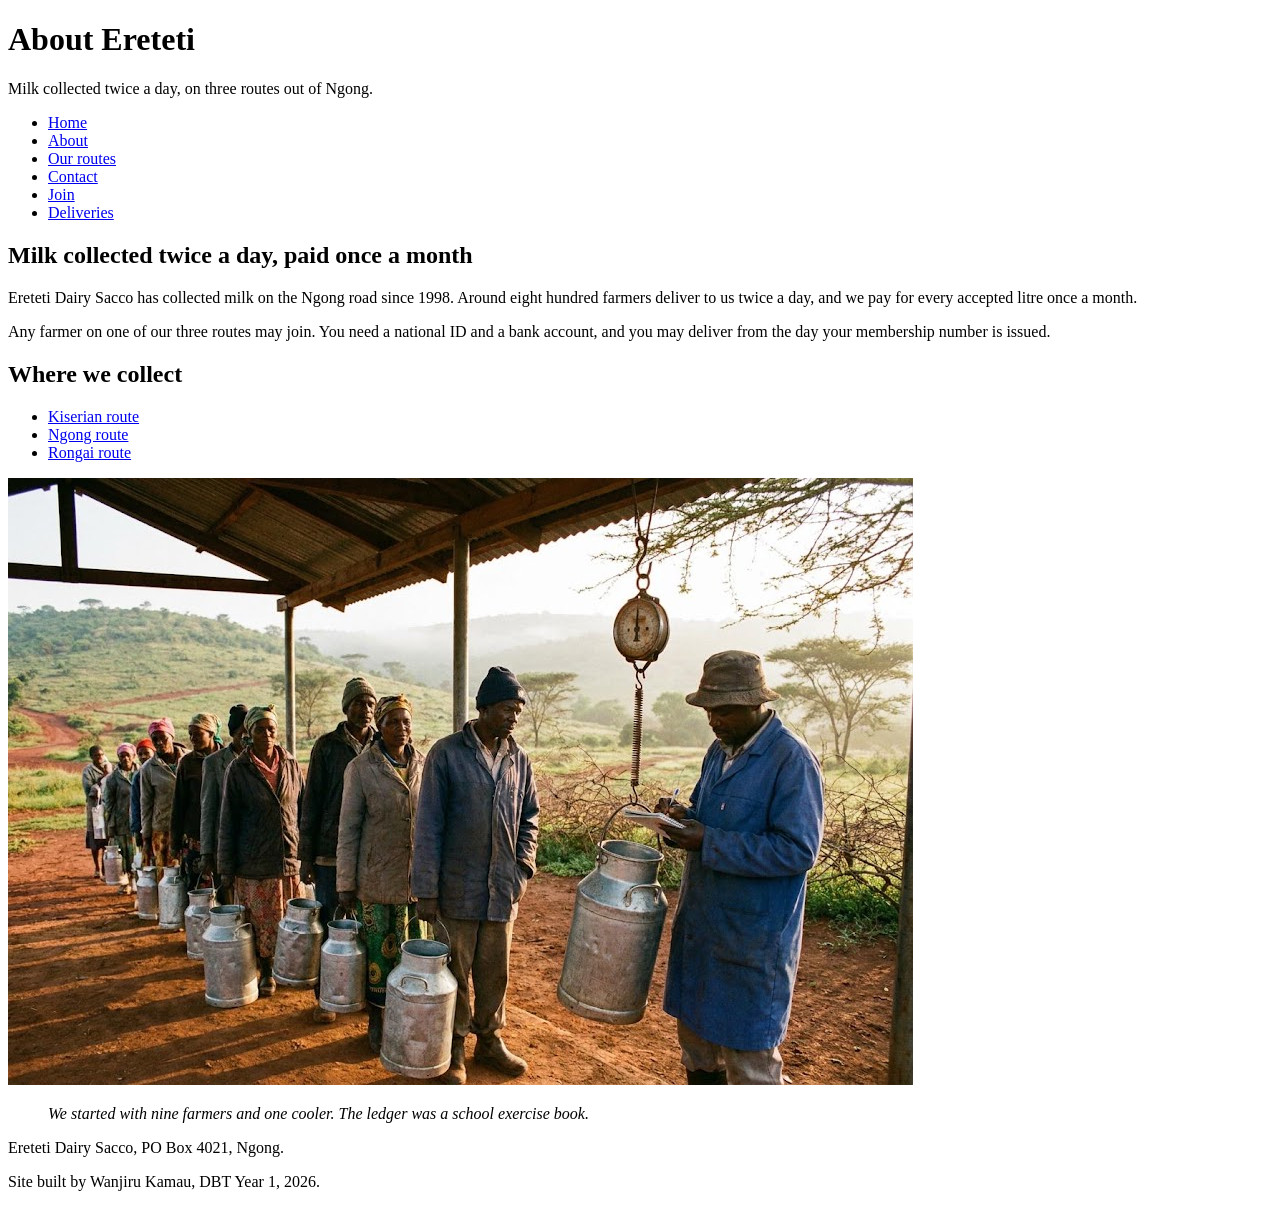
==== about.html @ 32d0c62d "Week 3 — the register form and the deliveries table" ====
<!DOCTYPE html>
<html lang="en">
<head>
<meta charset="utf-8">
<title>About us - Ereteti Dairy Sacco</title>
</head>
<body>
<header>
<h1> About Ereteti </h1>
<p>Milk collected twice a day, on three routes out of Ngong.</p>
</header>
<nav>
<ul>
<li><a href="index.html">Home</a></li>
<li><a href="about.html">About</a></li>
<li><a href="routes.html">Our routes</a></li>
<li><a href="contact.html">Contact</a></li>
<li><a href="register.html">Join</a></li>
<li><a href="deliveries.html">Deliveries</a></li>
</ul>
</nav>
<main>

<section>
<h2><strong> Milk collected twice a day, paid once a month </strong></h2>
<p> Ereteti Dairy Sacco has collected milk on the Ngong road since 1998.
    Around eight hundred farmers deliver to us twice a day, and we pay
    for every accepted litre once a month.</p>
<p> Any farmer on one of our three routes may join. You need a national
    ID and a bank account, and you may deliver from the day your membership
    number is issued. </p>
</section>

<section>
<h2><strong>Where we collect</strong></h2>
<ul>
<li><a href="routes.html">Kiserian route</a></li>
<li><a href="routes.html">Ngong route</a></li>
<li><a href="routes.html">Rongai route</a></li>
</ul>
</section>

<img src="img/collection-centre.jpg"
alt="Farmers queuing with churns at the Kiserian centre">

<blockquote>
    <em> We started with nine farmers and one cooler. The ledger was a school exercise book.
    </em>
</blockquote>

</main>
<footer>
<p>Ereteti Dairy Sacco, PO Box 4021, Ngong.</p>
<p>Site built by Wanjiru Kamau, DBT Year 1, 2026.</p>
</footer>
</body>
</html>
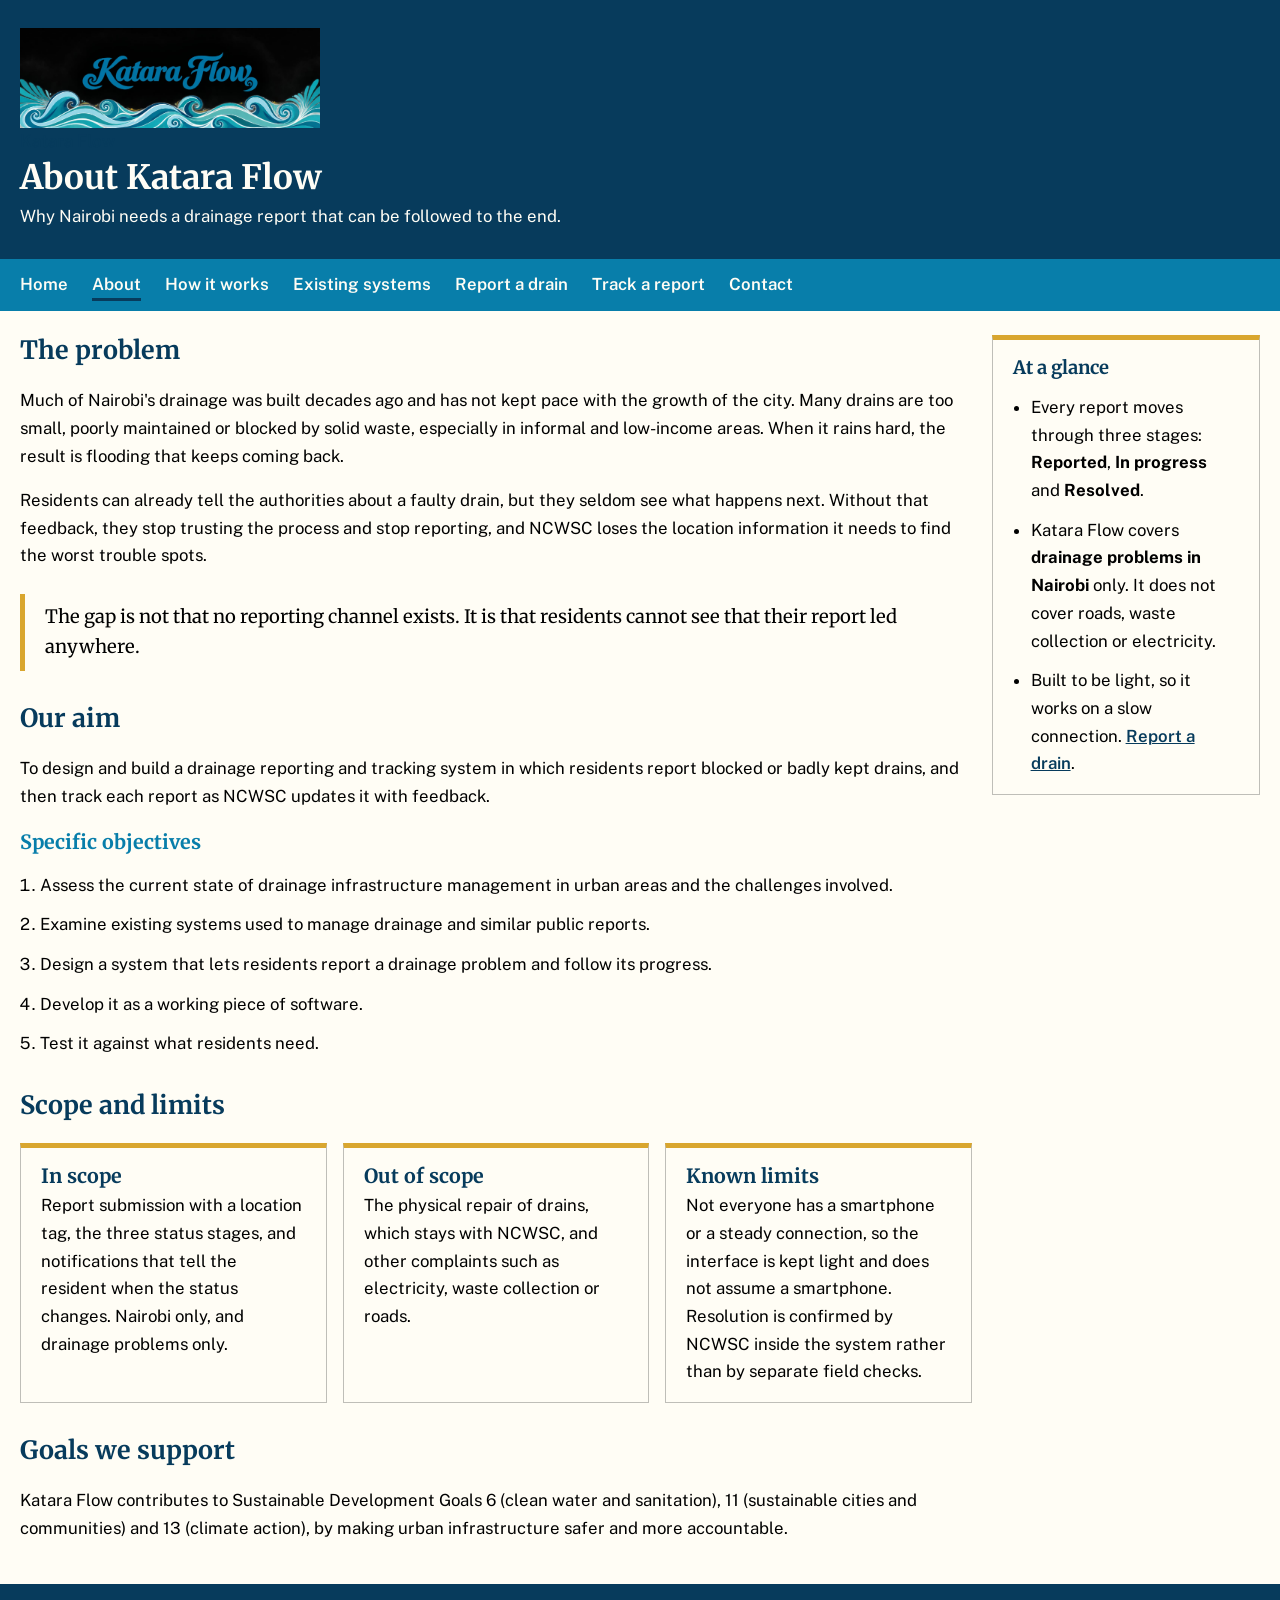
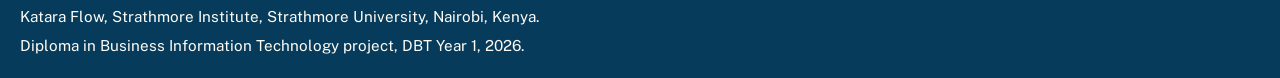
==== commit a154c102: "intial commit" ====
--- a/about.html
+++ b/about.html
@@ -1,57 +1,130 @@
 <!DOCTYPE html>
 <html lang="en">
 <head>
-<meta charset="utf-8">
-<title>About us - Ereteti Dairy Sacco</title>
+  <meta charset="utf-8">
+  <meta name="viewport" content="width=device-width, initial-scale=1">
+  <title>About - Katara Flow</title>
+  <link rel="preconnect" href="https://fonts.googleapis.com">
+  <link rel="preconnect" href="https://fonts.gstatic.com" crossorigin>
+  <link href="https://fonts.googleapis.com/css2?family=Merriweather:ital,wght@0,400;0,700;1,400&family=Public+Sans:ital,wght@0,400;0,600;0,700;1,400&display=swap" rel="stylesheet">
+  <link rel="stylesheet" href="css/style.css">
 </head>
 <body>
-<header>
-<h1> About Ereteti </h1>
-<p>Milk collected twice a day, on three routes out of Ngong.</p>
-</header>
-<nav>
-<ul>
-<li><a href="index.html">Home</a></li>
-<li><a href="about.html">About</a></li>
-<li><a href="routes.html">Our routes</a></li>
-<li><a href="contact.html">Contact</a></li>
-<li><a href="register.html">Join</a></li>
-<li><a href="deliveries.html">Deliveries</a></li>
-</ul>
-</nav>
-<main>
 
-<section>
-<h2><strong> Milk collected twice a day, paid once a month </strong></h2>
-<p> Ereteti Dairy Sacco has collected milk on the Ngong road since 1998.
-    Around eight hundred farmers deliver to us twice a day, and we pay
-    for every accepted litre once a month.</p>
-<p> Any farmer on one of our three routes may join. You need a national
-    ID and a bank account, and you may deliver from the day your membership
-    number is issued. </p>
-</section>
+  
+    <header class="navbar">
+  <a href="index.html" class="brand">
+    <img
+      src="img\katara flow logo.jpeg"
+      alt="Katara Flow"
+      class="logo"
+    />
+    <span class="brand-name">Katara Flow</span>
+  </a>   
 
-<section>
-<h2><strong>Where we collect</strong></h2>
-<ul>
-<li><a href="routes.html">Kiserian route</a></li>
-<li><a href="routes.html">Ngong route</a></li>
-<li><a href="routes.html">Rongai route</a></li>
-</ul>
-</section>
+     <h1>About Katara Flow</h1>
+    <p>Why Nairobi needs a drainage report that can be followed to the end.</p>
+  </header>
 
-<img src="img/collection-centre.jpg"
-alt="Farmers queuing with churns at the Kiserian centre">
+  <nav>
+    <ul>
+      <li><a href="index.html">Home</a></li>
+      <li><a href="about.html" aria-current="page">About</a></li>
+      <li><a href="how-it-works.html">How it works</a></li>
+      <li><a href="systems.html">Existing systems</a></li>
+      <li><a href="report.html">Report a drain</a></li>
+      <li><a href="track.html">Track a report</a></li>
+      <li><a href="contact.html">Contact</a></li>
+    </ul>
+  </nav>
 
-<blockquote>
-    <em> We started with nine farmers and one cooler. The ledger was a school exercise book.
-    </em>
-</blockquote>
+  <main>
+    <section>
+      <h2>The problem</h2>
+      <p>Much of Nairobi's drainage was built decades ago and has not kept
+         pace with the growth of the city. Many drains are too small, poorly
+         maintained or blocked by solid waste, especially in informal and
+         low-income areas. When it rains hard, the result is flooding that
+         keeps coming back.</p>
+      <p>Residents can already tell the authorities about a faulty drain,
+         but they seldom see what happens next. Without that feedback, they
+         stop trusting the process and stop reporting, and NCWSC loses the
+         location information it needs to find the worst trouble spots.</p>
+      <blockquote>
+        <p>The gap is not that no reporting channel exists. It is that
+           residents cannot see that their report led anywhere.</p>
+      </blockquote>
+    </section>
 
-</main>
-<footer>
-<p>Ereteti Dairy Sacco, PO Box 4021, Ngong.</p>
-<p>Site built by Wanjiru Kamau, DBT Year 1, 2026.</p>
-</footer>
+    <section>
+      <h2>Our aim</h2>
+      <p>To design and build a drainage reporting and tracking system in
+         which residents report blocked or badly kept drains, and then track
+         each report as NCWSC updates it with feedback.</p>
+      <h3>Specific objectives</h3>
+      <ol class="steps">
+        <li>Assess the current state of drainage infrastructure management
+            in urban areas and the challenges involved.</li>
+        <li>Examine existing systems used to manage drainage and similar
+            public reports.</li>
+        <li>Design a system that lets residents report a drainage problem
+            and follow its progress.</li>
+        <li>Develop it as a working piece of software.</li>
+        <li>Test it against what residents need.</li>
+      </ol>
+    </section>
+
+    <section>
+      <h2>Scope and limits</h2>
+      <ul class="cards">
+        <li>
+          <h3>In scope</h3>
+          <p>Report submission with a location tag, the three status stages,
+             and notifications that tell the resident when the status
+             changes. Nairobi only, and drainage problems only.</p>
+        </li>
+        <li>
+          <h3>Out of scope</h3>
+          <p>The physical repair of drains, which stays with NCWSC, and
+             other complaints such as electricity, waste collection or
+             roads.</p>
+        </li>
+        <li>
+          <h3>Known limits</h3>
+          <p>Not everyone has a smartphone or a steady connection, so the
+             interface is kept light and does not assume a smartphone.
+             Resolution is confirmed by NCWSC inside the system rather than
+             by separate field checks.</p>
+        </li>
+      </ul>
+    </section>
+
+    <section>
+      <h2>Goals we support</h2>
+      <p>Katara Flow contributes to Sustainable Development Goals 6 (clean
+         water and sanitation), 11 (sustainable cities and communities) and
+         13 (climate action), by making urban infrastructure safer and more
+         accountable.</p>
+    </section>
+  </main>
+
+  <aside>
+    <h2>At a glance</h2>
+    <ul>
+      <li>Every report moves through three stages:
+          <strong>Reported</strong>, <strong>In progress</strong>
+          and <strong>Resolved</strong>.</li>
+      <li>Katara Flow covers <strong>drainage problems in Nairobi</strong>
+          only. It does not cover roads, waste collection or electricity.</li>
+      <li>Built to be light, so it works on a slow connection.
+          <a href="report.html">Report a drain</a>.</li>
+    </ul>
+  </aside>
+
+  <footer>
+    <p>Katara Flow, Strathmore Institute, Strathmore University, Nairobi, Kenya.</p>
+    <p>Diploma in Business Information Technology project, DBT Year 1, 2026.</p>
+  </footer>
+
 </body>
 </html>
--- a/css/style.css
+++ b/css/style.css
@@ -0,0 +1,448 @@
+/* House style — main #0B5C7A  ground #F2F7F9  ink #14232B  accent #E8833A
+   headings: Merriweather, serif   body: Public Sans, sans-serif */
+
+/* 1 · house style  (owner: Member 1) */
+:root {
+  --main: #073B5C;
+  --ground: #FFFDF5;
+  --ink: #087EAA;
+  --text: black;
+  --accent: #D9A62E;
+  --line: color-mix(in srgb, var(--text) 25%, var(--ground));
+}
+
+.logo {
+    width: 300px;
+    height: 100px;
+    object-fit: contain;
+    flex-shrink:0;
+}
+
+* {
+  box-sizing: border-box;
+}
+
+body {
+  margin: 0;
+  background: var(--ground);
+  color: var(--text);
+  font-family: "Public Sans", sans-serif;
+  font-size: 1.05rem;
+  line-height: 1.65;
+}
+
+h1, h2, h3 {
+  font-family: "Merriweather", serif;
+  line-height: 1.25;
+}
+
+h2 {
+  color: var(--main);
+  margin-top: 0;
+}
+
+h3 {
+  color: #087EAA;
+  margin-bottom: 0.25rem;
+}
+
+a {
+  color: var(--main);
+  font-weight: 600;
+}
+
+a:hover,
+a:focus {
+  text-decoration-thickness: 3px;
+}
+
+img,
+input,
+select,
+textarea {
+  max-width: 100%;
+}
+
+img {
+  height: auto;
+  display: block;
+}
+
+header,
+footer {
+  background: var(--main);
+  color: var(--ground);
+}
+
+header {
+  padding: 1.75rem 1.25rem;
+}
+
+header h1 {
+  margin: 0 0 0.35rem;
+}
+
+header p {
+  margin: 0;
+  max-width: 46rem;
+}
+
+footer {
+  padding: 1rem 1.25rem;
+  font-size: 0.95rem;
+}
+
+footer p {
+  margin: 0.25rem 0;
+}
+
+/* 2 · layout  (owner: Member 1) */
+body {
+  display: grid;
+  grid-template-columns: minmax(0, 1fr) 18rem;
+  grid-template-rows: auto auto 1fr auto;
+  grid-template-areas:
+    "header header"
+    "nav    nav"
+    "main   aside"
+    "footer footer";
+  min-height: 100vh;
+}
+
+header { grid-area: header; }
+nav    { grid-area: nav; }
+main   { grid-area: main; padding: 1.5rem 1.25rem; }
+aside  { grid-area: aside; }
+footer { grid-area: footer; }
+
+nav {
+  background: var(--ink);
+  position: sticky;
+  top: 0;
+  z-index: 10;
+}
+
+nav ul {
+  display: flex;
+  flex-wrap: wrap;
+  gap: 0.25rem 1.5rem;
+  list-style: none;
+  margin: 0;
+  padding: 0.75rem 1.25rem;
+}
+
+nav a {
+  color: var(--ground);
+  text-decoration: none;
+  padding: 0.25rem 0;
+  border-bottom: 3px solid transparent;
+}
+
+nav a:hover,
+nav a:focus,
+nav a[aria-current="page"] {
+  border-bottom-color: #073B5C;
+}
+
+section + section {
+  margin-top: 2rem;
+}
+
+aside {
+  align-self: start;
+  margin: 1.5rem 1.25rem 1.5rem 0;
+  padding: 1rem 1.25rem;
+  border: 1px solid var(--line);
+  border-top: 5px solid var(--accent);
+}
+
+aside h2 {
+  font-size: 1.15rem;
+}
+
+aside ul {
+  margin: 0;
+  padding-left: 1.1rem;
+}
+
+aside li + li {
+  margin-top: 0.75rem;
+}
+
+/* cards in a row that wraps */
+.cards {
+  display: flex;
+  flex-wrap: wrap;
+  gap: 1rem;
+  list-style: none;
+  margin: 1rem 0 0;
+  padding: 0;
+}
+
+.cards li {
+  flex: 1 1 13rem;
+  min-width: 0;
+  padding: 1rem 1.25rem;
+  border: 1px solid var(--line);
+  border-top: 5px solid var(--accent);
+}
+
+.cards h3 {
+  margin-top: 0;
+  color: var(--main);
+}
+
+.cards p {
+  margin: 0.25rem 0 0;
+}
+
+/* 3 · index.html, about.html, how-it-works.html  (owner: Member 1) */
+.lead {
+  font-size: 1.2rem;
+  max-width: 44rem;
+}
+
+blockquote {
+  margin: 1.5rem 0;
+  padding: 0.5rem 1.25rem;
+  border-left: 5px solid var(--accent);
+  font-family: "Merriweather", serif;
+  font-size: 1.15rem;
+}
+
+blockquote p {
+  margin: 0;
+}
+
+.steps {
+  padding-left: 1.25rem;
+}
+
+.steps li + li {
+  margin-top: 0.75rem;
+}
+
+/* 4 · systems.html and track.html: tables and badges  (owner: Member 2) */
+.table-scroll {
+  overflow-x: auto;
+}
+
+table {
+  width: 100%;
+  border-collapse: collapse;
+}
+
+caption {
+  text-align: left;
+  font-family: "Merriweather", serif;
+  font-weight: 700;
+  padding: 0.5rem 0;
+}
+
+th,
+td {
+  padding: 0.6rem 0.75rem;
+  border: 1px solid var(--line);
+  text-align: left;
+  vertical-align: top;
+}
+
+thead th {
+  background: var(--main);
+  color: var(--ground);
+}
+
+.badge {
+  display: inline-block;
+  padding: 0.1rem 0.6rem;
+  border: 2px solid var(--ink);
+  border-radius: 1rem;
+  font-weight: 700;
+  font-size: 0.9rem;
+  white-space: nowrap;
+}
+
+.badge-progress {
+  border-color: var(--accent);
+}
+
+.badge-resolved {
+  background: var(--main);
+  border-color: var(--main);
+  color: var(--ground);
+}
+
+.note {
+  margin-top: 1rem;
+  padding: 0.75rem 1rem;
+  border-left: 5px solid var(--accent);
+  border-top: 1px solid var(--line);
+  border-right: 1px solid var(--line);
+  border-bottom: 1px solid var(--line);
+}
+
+/* 5 · report.html and contact.html: forms  (owner: Member 2) */
+form {
+  max-width: 36rem;
+}
+
+fieldset {
+  margin: 0 0 1.25rem;
+  padding: 1rem 1.25rem 1.25rem;
+  border: 1px solid var(--line);
+  border-top: 5px solid var(--accent);
+}
+
+legend {
+  padding: 0 0.5rem;
+  font-family: "Merriweather", serif;
+  font-weight: 700;
+  color: var(--main);
+}
+
+label {
+  display: block;
+  margin-top: 0.75rem;
+  font-weight: 600;
+}
+
+input[type="text"],
+input[type="tel"],
+input[type="email"],
+input[type="search"],
+select,
+textarea {
+  display: block;
+  width: 100%;
+  margin-top: 0.25rem;
+  padding: 0.6rem;
+  font: inherit;
+  color: var(--ink);
+  background: var(--ground);
+  border: 2px solid var(--ink);
+  border-radius: 4px;
+}
+
+textarea {
+  min-height: 7rem;
+  resize: vertical;
+}
+
+input:focus,
+select:focus,
+textarea:focus,
+button:focus {
+  outline: 3px solid var(--accent);
+  outline-offset: 2px;
+}
+
+.hint {
+  display: block;
+  font-weight: 400;
+  font-size: 0.9rem;
+}
+
+.checkbox-label {
+  display: flex;
+  align-items: flex-start;
+  gap: 0.6rem;
+  margin-bottom: 1rem;
+}
+
+.checkbox-label input {
+  width: 1.25rem;
+  height: 1.25rem;
+  margin-top: 0.2rem;
+  accent-color: var(--main);
+}
+
+button {
+  padding: 0.75rem 1.5rem;
+  font: inherit;
+  font-weight: 700;
+  color: var(--ground);
+  background: var(--main);
+  border: 0;
+  border-radius: 4px;
+  cursor: pointer;
+}
+
+button:hover {
+  background: var(--ink);
+}
+
+address {
+  font-style: normal;
+  margin-bottom: 1rem;
+}
+
+/* 6 · phone — keep this last  (owner: Member 1) */
+@media (max-width: 700px) {
+  body {
+    grid-template-columns: minmax(0, 1fr);
+    grid-template-rows: auto;
+    grid-template-areas:
+      "header"
+      "nav"
+      "main"
+      "aside"
+      "footer";
+  }
+
+  aside {
+    margin: 0 1.25rem 1.5rem;
+  }
+
+  nav ul {
+    gap: 0.25rem 1rem;
+  }
+}
+
+/* Katara Flow wave banner */
+.site-header {
+  background: var(--ground);
+  color: var(--main);
+  padding: 1.75rem 0 0;
+  overflow: hidden;
+}
+
+.site-header h1,
+.site-header h3,
+.site-header p {
+  margin-left: 1.25rem;
+  margin-right: 1.25rem;
+}
+
+.site-header h1 {
+  color: var(--main);
+}
+
+.site-header h3 {
+  color: #319C9D;
+}
+
+.site-header p {
+  margin-bottom: 0;
+  max-width: 46rem;
+}
+
+.wave-banner {
+  display: block;
+  width: 100%;
+  height: clamp(135px, 20vw, 235px);
+  object-fit: cover;
+  object-position: center bottom;
+  margin-top: 1.25rem;
+}
+
+/* Keep the page comfortable on smaller screens */
+@media (max-width: 700px) {
+  .site-header {
+    padding-top: 1.25rem;
+  }
+
+  .wave-banner {
+    height: 125px;
+    margin-top: 1rem;
+  }
+}
